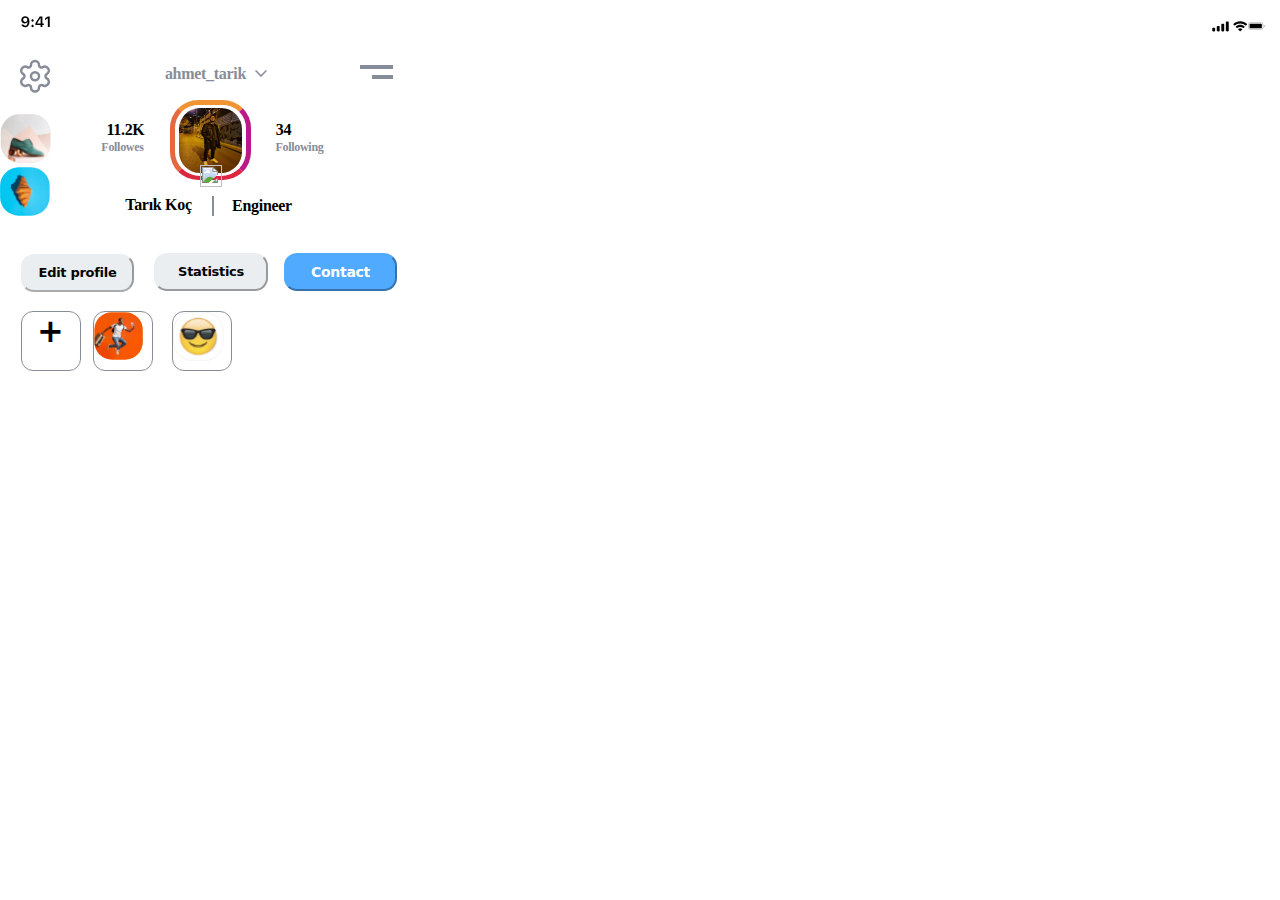
==== profile.html @ 94782dd9 "first commit" ====
<!DOCTYPE html>
<html lang="en">
<head>
    <meta charset="UTF-8">
    <meta http-equiv="X-UA-Compatible" content="IE=edge">
    <meta name="viewport" content="width=device-width, initial-scale=1.0">
    <link rel="icon" href="insta.jpg">
    <link rel="stylesheet" href="style.css">
    <title>Instagram</title>
</head>
<body style="background-color: white;">
    <div id="phone">
        <div id="time">
            <img src="Time.svg" alt="">
        </div>
        <div id="icon">
            <img id="wifi_img" src="Battery.svg" alt="" height="10.67" width="17">
            <img id="wifi_img" src="Wifi.svg" alt="" height="11" width="15.33">
            <img id="wifi_img" src="mobilveri.svg" alt="" height="11.33" width="24.33">
        </div>
</div>
<div id="logo_area">
    <div id="settings">
        <img id="stng_img" src="Setting.svg" alt="" height="35" width="30"> 
    </div>
    <div id="instagram">
        <span class="profile_user">ahmet_tarik</span>
        <img id="profile_info" src="profile_info.svg" alt="" width="12" height="6">
    </div>
    <div id="profile_line">
        <img class="line1" src="Line 3.svg" alt="" >
        <img class="line2" src="Line 4.svg" alt="" width="17" height="100">
    </div>
</div>
    <span class="followers_sayi">11.2K</span>
    <span class="followers">Followes</span>
    <span class="following_sayi">34</span>
    <span class="following">Following</span>
<div class="profile_pp">
    <img class="prf_pp" src="tarik.jpg" alt="">
</div>
    <img class="plus_img" src="plus.svg" alt="">
    <span class="profile_name">Tarık Koç</span>
    <span class="profile_job">Engineer</span>
    <img class="hr" src="hr.svg" alt="">
<button class="edit_prf">
    Edit profile
</button>
<button class="statistics">
    Statistics
</button>
<button class="contact">
    Contact
</button>
    <div class="prf_plus">
        <span><strong>+</strong></span>
    </div>
    <div class="prf_pp0">
        <img src="Rectangle 12.svg" alt="" width="49" height="48">
    </div>
    <div class="prf_pp1">
        <img src="Rectangle 14.svg" alt="">
    </div>
    <div class="prf_pp2">
        <img src="Rectangle 16.svg" alt="">
    </div>
    <div class="prf_pp3">
        <img src="Rectangle 18.svg" alt="">
    </div>
    
    
    
</body>
</html>
---- style.css ----
body{
    margin: 0;
    background-color: #E5E5E9;;
}
#phone{
    width: 100%;
    height: 49px;
}   

#time{
    font-size: 16px;
    width: 45%;
    height: 25px;
    float: left;
    padding-left: 21px;
    padding-top: 14px;
}

#icon{
    float: right;
    width: 45%;
    padding-top: 20.67px;
    padding-bottom: 17.67px;
    padding-right: 15px;

}

#wifi_img{
    float: right;
    float: top;
    margin-top: 0px;
}

#logo_area{
    width: 100%;
    height: 65px;
}

#settings{
    /* margin-left: 5px; */
    width: 10%;
    float: left;
    margin-left: 20px;
    margin-top: 10px;
}
   
#message{
    /* float: right;
    margin-right: 5px; */
    width: 10%;
    float: left;
    margin-top: 7px;
    float: right;
}

#instagram{
    /* padding-left: 140px; */
    width: 50%;
    float: left;
    margin-top: 0px;
    margin-left: 75px;
}

#msg_img{
    float: right;
    margin-right: 20px;
}

#stng_img{
    
    /* margin-left: 5px; */
}

#post_area{
    width: 353px;
    height: 690px;
    background-color: #FFFFFF;
    margin-left: 25px;
    border-radius: 33px;
}

#post_area2{
    width: 353px;
    height: 650px;
    background-color: #FFFFFF;
    margin-left: 25px;
    border-radius: 33px;
}

#post_area3{
    width: 100%;
    height: 630px;
}

#post_area4{
    width: 100%;
    height: 630px;
}

#post_area5{
    width: 100%;
    height: 630px;
}

#post1{
    width: 120%;
    margin-left: 20px;
    margin-right: 20px;
    margin-top: 15px;
}

#pp{
    border-radius: 50%;
    margin-top: 12px;
    /* float: left; */
}

#post1{
    width: 100%;
    height: 55px;
}

#post_pp{
    float: left;
    width: 35px;
    margin-left: 14px;
}

#user_info{
    float: left;
    margin-top: 12px;
    margin-left: 30px;
    width: 110px;
}
#user_name{
    font-family: system-ui, -apple-system, BlinkMacSystemFont, 'Segoe UI', Roboto, Oxygen, Ubuntu, Cantarell, 'Open Sans', 'Helvetica Neue', sans-serif;
    font-size: 16px;
    color: rgb(var(--ig-secondary-button));;
}

#location{
    font-family: system-ui, -apple-system, BlinkMacSystemFont, 'Segoe UI', Roboto, Oxygen, Ubuntu, Cantarell, 'Open Sans', 'Helvetica Neue', sans-serif;
    font-size: 14px;
    color: rgb(var(--ig-primary-text));
}

#info{
    width: 33px;
    float: left;
    margin-left: 82px;
    margin-right: 30px;
    margin-top: 15px;
}

#ucnokta{
    margin-right: 15px;
}

/* #story_area{
    width: 200%;
    height: 100px;
    float: left;
}

#mystory{
    float: left;
    width: 100px;
    height: 75px;
    margin-left: 20px;
}

#arti{
    border: 22px salmon;
    margin-left: 15px;
    border-radius: 50%;
    border-color: blue;
}

#myself{
    position: absolute;
    margin-right: 10px;
    font-family: system-ui, -apple-system, BlinkMacSystemFont, 'Segoe UI', Roboto, Oxygen, Ubuntu, Cantarell, 'Open Sans', 'Helvetica Neue', sans-serif;
    
} */
*.story-container{
    margin: 0;
    padding: 0;
    box-sizing: border-box
}
.story-container{
    font-family: system-ui, -apple-system, BlinkMacSystemFont, 'Segoe UI', Roboto, Oxygen, Ubuntu, Cantarell, 'Open Sans', 'Helvetica Neue', sans-serif;
    background: #ebebe4;
    height: 140px;
}
img{
    pointer-events: none
}

.story-container ul{
    list-style-type: none;
    user-select: none;
    display: flex;
    overflow-y: auto;
    padding: 20px 0  
} 

.story-container ul li{
    padding: 0 10px;
    display: flex;
    flex-direction: column;
    align-items: center;
    justify-content: center
}

.story-container ul li:first-child{
    padding-left: 30px
}

.story-container ul li:last-child{
    padding-right: 30px
}

.story-container ul li .story{
    width: 71px;
    height: 70px;
    border: 4px solid;
    border-top-color:#f09433;
    border-left-color:#e6683c ;
    border-bottom-color: #dc2743;
    border-right-color: #bc1888;
    border-radius: 28px;
    position: relative;

}

.story-container ul li.has-story .story{
    padding: 2px;
    background: linear-gradient(45deg, #f09433 0%, #e6683c 25%, #dc2743 50%, #cc2366 75%, #bc1888 100%);
}

.story-container ul li .story img{
    /* padding: 4px; */
    background-color: 0;   
    
    border: 3.5px solid white;
    position: relative;
    border-radius: 24px;
    width: 63px;
    height: 65px;

    
}

.story-container ul li span{
    color: white
    font-weight: 300;
    font-size: 15px;
    max-width: 85px;
    overflow: hidden;
    text-overflow: ellipsis;
    margin-top: 15px;
}
#polat{
    margin-left: 8px;
    font-size: 15px;
}
#cakir{
    margin-left: 5px;
    font-size: 15px;
}
#memati{
    margin-left: 9px;
    font-size: 15px;
}
#abdulhey{
    margin-left: 8px;
    font-size: 15px;
}
#halo{
    margin-left: 11px;
    font-size: 15px;
}
#ziya{
    margin-left: 8px;
    font-size: 15px;
}
#nevzat{
    margin-left: 8px;
    font-size: 15px;
}
::-webkit-scrollbar {
    background-color: transparent;
}
/* #post{
    width: 82%;
    height: 400;
    
} */

#tarik{
    margin-top: 3px;
    width: 87%;
    margin-left: 28px;
    border-radius: 18px;
    outline: none;
}

#like_area{
    width: 353px;
    height: 50px;
    margin-top: 8px;
}

#likeimg{
    width: 30px;
    height: 40px;
    float: left;
    margin-left: 33px;
}

#likesayi{
    width: 30px;
    margin-top: 2px;
    float: left;
    width: 35px;
    height: 40px;
    font-family: system-ui, -apple-system, BlinkMacSystemFont, 'Segoe UI', Roboto, Oxygen, Ubuntu, Cantarell, 'Open Sans', 'Helvetica Neue', sans-serif;
    font-size: 17px;
}

#commentimg{
    width: 30px;
    height: 40px;
    float: left;
    margin-left: 27px;
}
#like{
    height: 100%;
    width: 98px;
    float: left;
}

#comment{
    height: 100%;
    width: 98px;
    float: left;
}

#share{
    height: 100%;
    width: 40px;
    float: left;
}



#save{
    height: 100%;
    width: 40px;
    float: left;
    margin-top: 6px;
    margin-left: 77px;
}

#commentsayi{
    width: 30px;
    margin-top: 2px;
    margin-left: 5px;
    float: left;
    width: 35px;
    height: 40px;
    font-family: system-ui, -apple-system, BlinkMacSystemFont, 'Segoe UI', Roboto, Oxygen, Ubuntu, Cantarell, 'Open Sans', 'Helvetica Neue', sans-serif;
    font-size: 17px;
}


#shareimg{
    width: 30px;
    height: 40px;
    float: left;
    margin-left: 20px;
}

#saveimg{
    width: 30px;
    height: 40px;
    float: left;
    margin-left: 33px;
    float: right;
    margin-right: 31px;
}



.liked ul{
    list-style-type: none;
    margin-top: 5px;
    display: flex;
    padding: 0;
} 

.liked ul li{
    padding: 0px;
    display: flex;
    flex-direction: column;
    align-items: center;
    justify-content: center
}


#personimg{
    box-sizing: border-box;
    position: absolute;
    width: 27px;
    height: 27px;
    background: url(image);
    border: 2px solid #FFFFFF;
    border-radius: 50%;
}

#personimg2{
    margin-left: 18px; 
    box-sizing: border-box;
    position: absolute;
    width: 27px;
    height: 27px;
    background: url(image);
    border: 2px solid #FFFFFF;
    border-radius: 50%;
}

#personimg3{
    margin-left: 37px; 
    box-sizing: border-box;
    position: absolute;
    width: 27px;
    height: 27px;
    background: url(image);
    border: 2px solid #FFFFFF;
    border-radius: 50%;
}

.liked ul li:first-child{
    margin-left: 33px
}

.begen{
    width: 353px;
    height: 50px;
}

.liked{
width: 30%;
height: 40px;
float: left;
}

.kisi{
    width: 38%;
    height: 40px;
    float: left;
    padding-top: 8px;
    padding-left: 0px;    
}
.begendi{
    font-family: system-ui, -apple-system, BlinkMacSystemFont, 'Segoe UI', Roboto, Oxygen, Ubuntu, Cantarell, 'Open Sans', 'Helvetica Neue', sans-serif;
}
.more{
    width: 19%;
    height: 40px;
    float: left;
    margin-top: 6px;
    margin-left: 40px;
    
}
.buttonmore{
    font-size: 12px;
    width: 43px;
    height: 25px;
    left: 299px;
    top: 635px;
    outline-style: none;
    outline-color: #e5e8e8;
    background: #e5e8e8;
    border-radius: 16.5px;
}
.yorumlar{
    width: 100%;
    height: 50px;
}

.yorum{
    font-family: system-ui, -apple-system, BlinkMacSystemFont, 'Segoe UI', Roboto, Oxygen, Ubuntu, Cantarell, 'Open Sans', 'Helvetica Neue', sans-serif;
    margin-left: 27px;
}

.footer{
    width: 100%;
    height: 96px;
    background: #FFFFFF;
    border-radius: 40px 40px 0px 0px;
    position: fixed;
    left: 0;
    bottom: 0;
}


.home{
    float: left;
    margin-left: 37px;
    margin-top: 25px;
}

.search{
    float: left;
    margin-left: 49.77px;
    margin-top: 25px;
}

.add{
    float: left;
    margin-left: 49.54px;
    margin-top: 25px;
}

.hearth{
    float: left;
    margin-left: 49.88px;
    margin-top: 18px;
}

.profile{
    float: left;
    margin-left: 50px;
    margin-top: 25px;
}

ul.options{
    width: 100%;
    height: 100%;
   
}

ul.options li{
    display: inline;
    cursor: pointer;
}

.line{
    margin-top: 25px;
    margin-left: 139px;
}

.end{
    /* width: 100%;
    height: 110px; */
    width: 100%;
    height: 96px;
    background: #FFFFFF;
    border-radius: 40px 40px 0px 0px;
}

 /* search.css */
#search_phone{
    position: absolute;
    width: 414px;
    height: 96px;
    left: 0px;
    top: 0px;
    background-color: white;
    border-radius: 0px 0px 38px 38px;
} 

#search_time{
    font-size: 16px;
    width: 45%;
    height: 25px;
    float: left;
    padding-left: 21px;
    padding-top: 14px;
}

#search_wifi_img{
    float: right;
    float: top;
    margin-top: 0px;
}

.search_btn{
    position: absolute;
    width: 338px;
    height: 42px;
    left: 17px;
    top: 42px;
    background: #EAEEF1;
    border-radius: 19px;
}

.scan_img{
    position: absolute;
    left: 368px;
    right: 5.25%;
    top: 53px;
    bottom: 91.87%;
}
.search_img{
    position: absolute;
    left: 77.29%;
    right: 18.6%;
    top: 53px;
    bottom: 92.03%;
}

.reels{
    position: absolute;
    width: 89px;
    height: 44px;
    left: 14px;
    top: 117px;
    background: white;
    border-radius: 21px;
}

.reels_img{
    position: absolute;
    margin: 11px 57px 12px 11px;
}

.reels_span{
    position: absolute;
    width: 37px;
    height: 15px;
    left: 39px;
    top: 14px;
    right: 13px;
    bottom: 15px;
    font-family: 'Mulish';
    font-style: normal;
    font-weight: 700;
    font-size: 13px;
    line-height: 16px;
    text-align: center;
    letter-spacing: -0.3px;
    color: #000000;
}

.igtv{
    position: absolute;
    width: 89px;
    height: 44px;
    left: 116px;
    top: 116px;
    background: #FFFFFF;
    border-radius: 21px;
}

.igtv_img{
    position: absolute;
    margin: 11px 53px 10px 13px;
}

.igtv_span{
    position: absolute;
    width: 37px;
    height: 15px;
    left: 37px;
    top: 15px;
    font-family: 'Mulish';
    font-style: normal;
    font-weight: 700;
    font-size: 13px;
    line-height: 16px;
    text-align: center;
    letter-spacing: -0.3px;
    color: #000000;
}

.store{
    position: absolute;
    width: 89px;
    height: 44px;
    left: 218px;
    top: 117px;
    background: #FFFFFF;
    border-radius: 21px;
}

.store_img{
    position: absolute;
    margin: 12px 54px 13.11px 18px;
}

.store_span{
    position: absolute;
    width: 47px;
    height: 15px;
    left: 36px;
    top: 13px;
    
    font-family: 'Mulish';
    font-style: normal;
    font-weight: 700;
    font-size: 13px;
    line-height: 16px;
    text-align: center;
    letter-spacing: -0.3px;
    
    color: #000000;
}

.game{
    position: absolute;
    width: 89px;
    height: 44px;
    left: 320px;
    top: 116px;
    
    background: #FFFFFF;
    border-radius: 21px;
}

.game_img{
    position: absolute;
    margin: 13px 56px 12px 14px;
}

.game_span{
    position: absolute;
    width: 47px;
    height: 15px;
    left: 35px;
    top: 15px;
    
    font-family: 'Mulish';
    font-style: normal;
    font-weight: 700;
    font-size: 12px;
    line-height: 15px;    
    text-align: center;
    letter-spacing: -0.3px;
    color: #000000;
}

.photo1{
    position: absolute;
    width: 186px;
    height: 149px;
    left: 19px;
    top: 182px;
    background: url(image.png);
    border-radius: 19px 0px 0px 19px;
}

.photo2{
    position: absolute;
    width: 183px;
    height: 319px;
    left: 217px;
    top: 182px;
    background: url(image.png);
    border-radius: 0px 19px 19px 0px;
}

.photo3{
    position: absolute;
    width: 186px;
    height: 158px;
    left: 19px;
    top: 343px;
    background: url(image.png);
    border-radius: 19px 0px 0px 19px;
}

.photo4{
    position: absolute;
    width: 186px;
    height: 149px;
    left: 19px;
    top: 513px;
    background: url(image.png);
    border-radius: 19px 0px 0px 19px;
}

.photo5{
    position: absolute;
    width: 183px;
    height: 149px;
    left: 217px;
    top: 513px;
    background: url(image.png);
    border-radius: 19px 0px 0px 19px;
    transform: matrix(-1, 0, 0, 1, 0, 0);
}

.photo6{
    position: absolute;
    width: 186px;
    height: 158px;
    left: 19px;
    top: 674px;
    background: url(image.png);
    border-radius: 19px 0px 0px 19px;
}

.photo7{
    position: absolute;
    width: 183px;
    height: 158px;
    left: 217px;
    top: 674px;
    background: url(image.png);
    border-radius: 19px 0px 0px 19px;
    transform: matrix(-1, 0, 0, 1, 0, 0);
}

.photox{
    position: absolute;
    width: 183px;
    height: 158px;
    left: 217px;
    top: 845px;
    background: url(image.png);
    border-radius: 19px 0px 0px 19px;
    transform: matrix(-1, 0, 0, 1, 0, 0);
}

.photo9{
    position: absolute;
    width: 183px;
    height: 319px;
    left: 19px;
    top: 845px;
    background: url(image.png);
    border-radius: 19px 0px 0px 19px;
}

.photo10{
    position: absolute;
    width: 183px;
    height: 158px;
    left: 217px;
    top: 1016px;
    background: url(image.png);
    border-radius: 19px 0px 0px 19px;
    transform: matrix(-1, 0, 0, 1, 0, 0);    
}

.searcha{
    float: left;
    margin-left: 25px;
    margin-top: 12.5px;
}

.homea{
    float: left;
    margin-left: 20px;
    margin-top: 12.5px;
}

.profile_user{
    position: absolute;
    width: 119px;
    height: 15px;
    left: 146px;
    top: 65px;
    font-family: 'Mulish';
    font-style: normal;
    font-weight: 700;
    font-size: 16px;
    line-height: 18px;
    text-align: center;
    letter-spacing: -0.3px;
    color: #878D98;
}

#profile_info{
    position: absolute;
    width: 12px;
    height: 7px;
    left: 255px;
    top: 70px;
}

.line1{
    position: absolute;
    width: 29px;
    height: 0px;
    left: 360px;
    top: 65px;
    border: 2.5px solid #878D98;
    transform: rotate(-180deg);
}

.line2{
    position: absolute;
    width: 17px;
    height: 0px;
    left: 372px;
    top: 75px;
    
    border: 2.5px solid #878D98;
    transform: rotate(-180deg);
}
.profile_pp{
    width: 71px;
    height: 70px;
    border: 5px solid;
    border-top-color:#f09433;
    border-left-color:#e6683c ;
    border-bottom-color: #dc2743;
    border-right-color: #bc1888;
    border-radius: 28px;
    /* padding: 1px; */
    position: absolute;
    left: 170px;
    top: 100px;
}
.prf_pp{
    background-color: 0;   /*ayarlanabilir */
    border: 3px solid white;
    position: relative;
    border-radius: 24px;
    margin-left: 1px;
    width: 63px;
    height: 65px;
}

.followers_sayi{
    position: absolute;
    width: 47px;
    height: 15px;
    left: 102px;
    top: 120px;
    font-family: 'Mulish';
    font-style: normal;
    font-weight: 700;
    font-size: 16px;
    line-height: 20px;
    text-align: center;
    letter-spacing: -0.3px;
    color: #000000;
}

.following_sayi{
    position: absolute;
    width: 47px;
    height: 15px;
    left: 260px;
    top: 120px;
    font-family: 'Mulish';
    font-style: normal;
    font-weight: 700;
    font-size: 16px;
    line-height: 20px;
    text-align: center;
    letter-spacing: -0.3px;
    color: #000000;
}

.followers{
    position: absolute;
    width: 119px;
    height: 15px;
    left: 63px;
    top: 140px;
    font-family: 'Mulish';
    font-style: normal;
    font-weight: 700;
    font-size: 12px;
    line-height: 15px;
    /* identical to box height */
    text-align: center;
    letter-spacing: -0.3px;
    color: #878D98;    
}

.following{
    position: absolute;
    width: 119px;
    height: 15px;
    left: 240px;
    top: 140px;
    
    font-family: 'Mulish';
    font-style: normal;
    font-weight: 700;
    font-size: 12px;
    line-height: 15px;
    /* identical to box height */
    
    text-align: center;
    letter-spacing: -0.3px;
    
    color: #878D98;
}

.plus_img{
    position: absolute;
width: 22px;
height: 22px;
left: 200px;
top: 165px;
}

.profile_name{
    position: absolute;
    width: 79px;
    height: 15px;
    left: 119px;
    top: 195px;
    font-family: 'Mulish';
    font-style: normal;
    font-weight: 700;
    font-size: 16px;
    line-height: 20px;
    text-align: center;
    letter-spacing: -0.3px;
    
    color: #000000;
}

.profile_job{
    position: absolute;
    width: 86px;
    height: 15px;
    left: 219px;
    top: 196px;
    font-family: 'Mulish';
    font-style: normal;
    font-weight: 700;
    font-size: 16px;
    line-height: 20px;
    text-align: center;
    letter-spacing: -0.3px;
    color: #000000;
}

.hr{
    position: absolute;
    width: 18px;
    height: 0px;
    left: 203px;
    top: 205px;
    background-color: #878D98;
    border: 1px solid #878D98;
    transform: rotate(90deg);
}

.edit_prf{
    position: absolute;
    width: 113px;
    height: 38px;
    left: 21px;
    top: 254px;
    border-color: #EAEEF1;
    border-bottom-color: #FFFFFF;
    background: #EAEEF1;
    border-radius: 13px;

    font-family: system-ui, -apple-system, BlinkMacSystemFont, 'Segoe UI', Roboto, Oxygen, Ubuntu, Cantarell, 'Open Sans', 'Helvetica Neue', sans-serif;
font-style: normal;
font-weight: 800;
font-size: 13px;
line-height: 18px;
text-align: center;
letter-spacing: -0.3px;

color: #040303;
}

.statistics{
    position: absolute;
    width: 114px;
    height: 38px;
    left: 154px;
    top: 253px;
    border-color: #EAEEF1;
    background: #EAEEF1;
    border-radius: 13px;
    font-family: system-ui, -apple-system, BlinkMacSystemFont, 'Segoe UI', Roboto, Oxygen, Ubuntu, Cantarell, 'Open Sans', 'Helvetica Neue', sans-serif;
    font-style: normal;
    font-weight: 800;
    font-size: 13px;
    line-height: 18px;
    text-align: center;
    letter-spacing: -0.3px;
    color: #040303;
}

.contact{
    position: absolute;
    width: 113px;
    height: 38px;
    left: 284px;
    top: 253px;
    border-color: #50AAFF;
    background: #50AAFF;
    border-radius: 13px;
    font-family: system-ui, -apple-system, BlinkMacSystemFont, 'Segoe UI', Roboto, Oxygen, Ubuntu, Cantarell, 'Open Sans', 'Helvetica Neue', sans-serif;
    font-style: normal;
    font-weight: 800;
    font-size: 14px;
    line-height: 18px;
    text-align: center;
    letter-spacing: -0.3px;
    color: #FFFFFF;
}

.prf_plus{
    box-sizing: border-box;

    position: absolute;
    width: 60px;
    height: 60px;
    left: 21px;
    top: 311.19px;
    border-radius: 12px;
    background: url(image.png);
    border: 0.1px solid #878D98;
}

.prf_plus span{
    margin-left: 15px;
    font-family: system-ui, -apple-system, BlinkMacSystemFont, 'Segoe UI', Roboto, Oxygen, Ubuntu, Cantarell, 'Open Sans', 'Helvetica Neue', sans-serif;
    font-size: 32px;
}

.prf_pp0{
    box-sizing: border-box;

    position: absolute;
    width: 60px;
    height: 60px;
    left: 93.14px;
    top: 311.19px;
    border-radius: 12px;
    background: url(image.png);
    border: 0.1px solid #878D98;
}

.prf_pp1{
    box-sizing: border-box;

    position: absolute;
    width: 60px;
    height: 60px;
    left: 171.56px;
    top: 311.19px;
    border-radius: 12px;
    background: url(image.png);
    border: 0.1px solid #878D98;
}
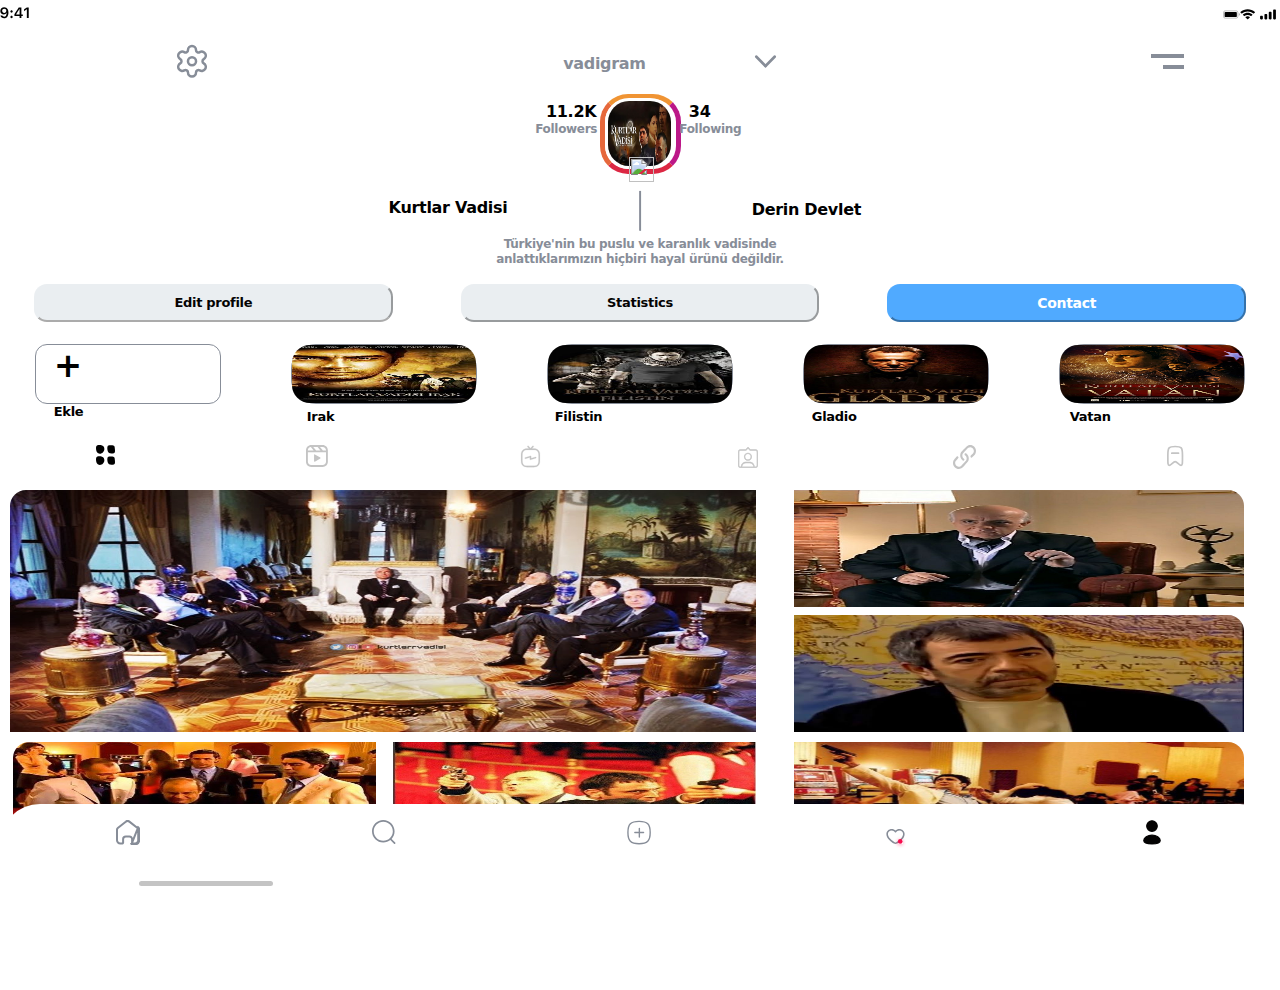
==== commit 7d49df97: "second commit" ====
--- a/profile.html
+++ b/profile.html
@@ -20,11 +20,11 @@
         </div>
 </div>
 <div id="logo_area">
-    <div id="settings">
+    <div id="settingsprfl">
         <img id="stng_img" src="Setting.svg" alt="" height="35" width="30"> 
     </div>
-    <div id="instagram">
-        <span class="profile_user">ahmet_tarik</span>
+    <div id="vadigramprfl">
+        <span class="profile_user">vadigram</span>
         <img id="profile_info" src="profile_info.svg" alt="" width="12" height="6">
     </div>
     <div id="profile_line">
@@ -32,43 +32,116 @@
         <img class="line2" src="Line 4.svg" alt="" width="17" height="100">
     </div>
 </div>
-    <span class="followers_sayi">11.2K</span>
-    <span class="followers">Followes</span>
-    <span class="following_sayi">34</span>
-    <span class="following">Following</span>
-<div class="profile_pp">
-    <img class="prf_pp" src="tarik.jpg" alt="">
+<div class="profile_alan">
+    <div class="takipci">
+        <span class="followers_sayi">11.2K</span>
+        <span class="followers">Followers</span>
+    </div>
+    <div class="profile_pp">
+        <img class="prf_pp" src="vadi.jpg" alt="">
+        <img class="plus_img" src="plus.svg" alt="">
+    </div>
+    <div class="takipedilen">
+        <span class="following_sayi">34</span>
+        <span class="following">Following</span>
+    </div>
+
 </div>
-    <img class="plus_img" src="plus.svg" alt="">
-    <span class="profile_name">Tarık Koç</span>
-    <span class="profile_job">Engineer</span>
-    <img class="hr" src="hr.svg" alt="">
-<button class="edit_prf">
-    Edit profile
-</button>
-<button class="statistics">
-    Statistics
-</button>
-<button class="contact">
-    Contact
-</button>
+<div class="yaziprofil_alan">
+        <span class="profile_name">Kurtlar Vadisi</span>
+        <img class="hr" src="hr.svg" alt=""> 
+        <span class="profile_job">Derin Devlet</span>
+        <span class="profile_vadi">Türkiye'nin bu puslu ve karanlık vadisinde anlattıklarımızın hiçbiri hayal ürünü değildir.</span>
+</div>
+<div class="profilbtn">
+    <button class="edit_prf">
+        Edit profile
+    </button>
+    <button class="statistics">
+        Statistics
+    </button>
+    <button class="contact">
+        Contact
+    </button>
+</div>
+<div class="profilstory">
     <div class="prf_plus">
-        <span><strong>+</strong></span>
+        <span style="font-size: 34px;"><strong>+</strong></span> <br>
+        <span class="hikaye">Ekle</span>
     </div>
+
     <div class="prf_pp0">
-        <img src="Rectangle 12.svg" alt="" width="49" height="48">
+        <img class="img_prf" src="irak.jpeg" alt="" width="49" height="48">
+        <span class="irak">Irak</span>
     </div>
     <div class="prf_pp1">
-        <img src="Rectangle 14.svg" alt="">
+        <img class="img_prf" src="filistin.jpeg" alt="">
+        <span class="filistin">Filistin</span>
     </div>
     <div class="prf_pp2">
-        <img src="Rectangle 16.svg" alt="">
+        <img class="img_prf" src="gladio.jpg" alt="">
+        <span class="gladio">Gladio</span>
     </div>
     <div class="prf_pp3">
-        <img src="Rectangle 18.svg" alt="">
+        <img class="img_prf" src="vatan.jpg" alt="">
+        <span class="vatan">Vatan</span>
     </div>
-    
-    
-    
+
+</div>        
+<div id="profile_icons">
+    <ul class="iconprf">
+        <li>
+            <img src="icon1.svg" alt="" width="19" height="20">
+        </li>
+        <li>
+            <img src="icon2.svg" alt="" width="21.88" height="21.88">
+        </li>
+            <img src="icon3.svg" alt="" width="23" height="23">
+        <li>
+            <img src="icon4.svg" alt="" width="29" height="25">
+        </li>
+            <img src="icon5.svg" alt="" width="23" height="24">
+        <li>
+            <img src="icon6.svg" alt="" width="17.2" height="21.88">
+        </li>
+    </ul>
+</div>
+<div class="profilepost">
+    <img class="konsey" src="konsey.jpeg" alt="">
+    <img class="dogu" src="doguesrefoglu.jpg" alt="">
+    <img class="aslan" src="aslanakbey.jpg" alt="">
+    <img class="kumar" src="kumarhane.jpg" alt="">
+    <img class="cakirmemati" src="photo1.jpg" alt="">
+    <img class="polatkumar" src="polatkumar.jpg" alt="">
+</div>
+
+<div class="footer">
+    <ul class="options">
+        <li onclick="home()">
+            <img src="Home2.svg" alt="" width="24" height="25">
+        </li>
+        <li onclick="search()">
+            <img src="Search.svg" alt="" width="24" height="25">
+        </li>
+        <li>
+            <img src="add.svg" alt="" width="24" height="25">
+
+        </li>
+        <li>              
+            <img src="Heartplus.svg" alt="" width="25" height="32">
+
+        </li>
+        <li onclick="profile()">
+            <img src="Profile1.svg" alt="" width="24" height="25">
+
+        </li>
+
+        <!-- <a class="homea" href="index.html"><img class="homea" src="Home2.svg" alt="" width="24" height="25"></a> -->
+    </ul>
+    <div class="line">
+        <img src="HomeIndicator.svg" alt="" width="134" height="5" style="color:black;">
+    </div>
+</div>
+<script src="kv.js"></script>
 </body>
 </html>--- a/style.css
+++ b/style.css
@@ -1,95 +1,90 @@
 body{
     margin: 0;
     background-color: #E5E5E9;;
+    width: 100%;
 }
 #phone{
     width: 100%;
-    height: 49px;
-}   
+    height: 29px;
+    display: flex;
+}
 
 #time{
     font-size: 16px;
     width: 45%;
     height: 25px;
-    float: left;
-    padding-left: 21px;
-    padding-top: 14px;
+    display: flex;
+    align-items: center;
+    /* float: left; */
+    /* padding-left: 21px;
+    padding-top: 14px; */
 }
 
 #icon{
-    float: right;
-    width: 45%;
-    padding-top: 20.67px;
+    /* float: right; */
+    width: 55%;
+    display: flex;
+    align-items: center;
+    justify-content: flex-end;
+    /* padding-top: 20.67px;
     padding-bottom: 17.67px;
-    padding-right: 15px;
+    padding-right: 15px; */
 
 }
 
 #wifi_img{
-    float: right;
-    float: top;
+
     margin-top: 0px;
 }
 
 #logo_area{
     width: 100%;
     height: 65px;
+    display: flex;
 }
 
 #settings{
     /* margin-left: 5px; */
-    width: 10%;
-    float: left;
+    width: 30%;
+    display: flex;
+    align-items: center;
+    justify-content: center;
+}
+
+#message{
+    width: 25%;
+    display: flex;
+    align-items: center;
+    justify-content: center;
+
+}
+
+#instagram{
+    display: flex;
+    align-items: center;
+    justify-content: center;
+    width: 75%;
+}
+
+#post_area{
+    width: 90%;
     margin-left: 20px;
-    margin-top: 10px;
-}
-   
-#message{
-    /* float: right;
-    margin-right: 5px; */
-    width: 10%;
-    float: left;
-    margin-top: 7px;
-    float: right;
-}
-
-#instagram{
-    /* padding-left: 140px; */
-    width: 50%;
-    float: left;
-    margin-top: 0px;
-    margin-left: 75px;
-}
-
-#msg_img{
-    float: right;
-    margin-right: 20px;
-}
-
-#stng_img{
-    
-    /* margin-left: 5px; */
-}
-
-#post_area{
-    width: 353px;
     height: 690px;
     background-color: #FFFFFF;
-    margin-left: 25px;
     border-radius: 33px;
 }
 
 #post_area2{
-    width: 353px;
-    height: 650px;
+    width: 90%;
+    margin-left: 20px;
+    height: 690px;
     background-color: #FFFFFF;
-    margin-left: 25px;
     border-radius: 33px;
 }
 
 #post_area3{
     width: 100%;
-    height: 630px;
+    height: 105px;
 }
 
 #post_area4{
@@ -117,20 +112,21 @@
 
 #post1{
     width: 100%;
+    height: 70px;
+    display: flex;
+}
+
+#post_pp{
+    width: %30;
+    display: flex;
+    justify-content: center;
+}
+
+#user_info{
+    padding-top: 15px;
+    width: 40%;
     height: 55px;
-}
-
-#post_pp{
-    float: left;
-    width: 35px;
-    margin-left: 14px;
-}
-
-#user_info{
-    float: left;
-    margin-top: 12px;
-    margin-left: 30px;
-    width: 110px;
+    margin-left: 15px;
 }
 #user_name{
     font-family: system-ui, -apple-system, BlinkMacSystemFont, 'Segoe UI', Roboto, Oxygen, Ubuntu, Cantarell, 'Open Sans', 'Helvetica Neue', sans-serif;
@@ -145,43 +141,16 @@
 }
 
 #info{
-    width: 33px;
-    float: left;
-    margin-left: 82px;
-    margin-right: 30px;
-    margin-top: 15px;
+    width: 30%;
+    display: flex;
+    align-items: center;
+    justify-content: flex-end;
 }
 
 #ucnokta{
-    margin-right: 15px;
-}
-
-/* #story_area{
-    width: 200%;
-    height: 100px;
-    float: left;
-}
-
-#mystory{
-    float: left;
-    width: 100px;
-    height: 75px;
-    margin-left: 20px;
-}
-
-#arti{
-    border: 22px salmon;
-    margin-left: 15px;
-    border-radius: 50%;
-    border-color: blue;
-}
-
-#myself{
-    position: absolute;
-    margin-right: 10px;
-    font-family: system-ui, -apple-system, BlinkMacSystemFont, 'Segoe UI', Roboto, Oxygen, Ubuntu, Cantarell, 'Open Sans', 'Helvetica Neue', sans-serif;
-    
-} */
+
+}
+
 *.story-container{
     margin: 0;
     padding: 0;
@@ -190,35 +159,32 @@
 .story-container{
     font-family: system-ui, -apple-system, BlinkMacSystemFont, 'Segoe UI', Roboto, Oxygen, Ubuntu, Cantarell, 'Open Sans', 'Helvetica Neue', sans-serif;
     background: #ebebe4;
+    width: 100%;
     height: 140px;
+    overflow: auto;
 }
 img{
     pointer-events: none
 }
 
 .story-container ul{
-    list-style-type: none;
-    user-select: none;
-    display: flex;
-    overflow-y: auto;
-    padding: 20px 0  
-} 
+    width: 100%;
+    margin: 0;
+    /* list-style-type: none;
+    user-select: none; */
+    display: flex;
+    align-items: flex-start;
+    justify-content: flex-start;
+}
 
 .story-container ul li{
-    padding: 0 10px;
     display: flex;
     flex-direction: column;
     align-items: center;
-    justify-content: center
-}
-
-.story-container ul li:first-child{
-    padding-left: 30px
-}
-
-.story-container ul li:last-child{
-    padding-right: 30px
-}
+    justify-content: space-around;
+    padding: 2px;
+}
+
 
 .story-container ul li .story{
     width: 71px;
@@ -240,15 +206,12 @@
 
 .story-container ul li .story img{
     /* padding: 4px; */
-    background-color: 0;   
-    
+    background-color: 0;
     border: 3.5px solid white;
     position: relative;
     border-radius: 24px;
     width: 63px;
     height: 65px;
-
-    
 }
 
 .story-container ul li span{
@@ -258,7 +221,7 @@
     max-width: 85px;
     overflow: hidden;
     text-overflow: ellipsis;
-    margin-top: 15px;
+        margin-top: 15px;
 }
 #polat{
     margin-left: 8px;
@@ -294,7 +257,7 @@
 /* #post{
     width: 82%;
     height: 400;
-    
+
 } */
 
 #tarik{
@@ -391,13 +354,12 @@
 }
 
 
-
 .liked ul{
     list-style-type: none;
     margin-top: 5px;
     display: flex;
     padding: 0;
-} 
+}
 
 .liked ul li{
     padding: 0px;
@@ -419,7 +381,7 @@
 }
 
 #personimg2{
-    margin-left: 18px; 
+    margin-left: 18px;
     box-sizing: border-box;
     position: absolute;
     width: 27px;
@@ -430,7 +392,7 @@
 }
 
 #personimg3{
-    margin-left: 37px; 
+    margin-left: 37px;
     box-sizing: border-box;
     position: absolute;
     width: 27px;
@@ -446,7 +408,7 @@
 
 .begen{
     width: 353px;
-    height: 50px;
+    height: 65px;
 }
 
 .liked{
@@ -460,7 +422,7 @@
     height: 40px;
     float: left;
     padding-top: 8px;
-    padding-left: 0px;    
+    padding-left: 0px;
 }
 .begendi{
     font-family: system-ui, -apple-system, BlinkMacSystemFont, 'Segoe UI', Roboto, Oxygen, Ubuntu, Cantarell, 'Open Sans', 'Helvetica Neue', sans-serif;
@@ -471,18 +433,21 @@
     float: left;
     margin-top: 6px;
     margin-left: 40px;
-    
+
 }
 .buttonmore{
-    font-size: 12px;
-    width: 43px;
-    height: 25px;
-    left: 299px;
+    font-size: 14px;
+    width: 70%;
     top: 635px;
     outline-style: none;
     outline-color: #e5e8e8;
     background: #e5e8e8;
     border-radius: 16.5px;
+    text-align: center;
+    border: none;
+    cursor: pointer;
+
+
 }
 .yorumlar{
     width: 100%;
@@ -506,39 +471,41 @@
 
 
 .home{
-    float: left;
+
     margin-left: 37px;
     margin-top: 25px;
 }
 
 .search{
-    float: left;
+
     margin-left: 49.77px;
     margin-top: 25px;
 }
 
 .add{
-    float: left;
+
     margin-left: 49.54px;
     margin-top: 25px;
 }
 
 .hearth{
-    float: left;
+
     margin-left: 49.88px;
     margin-top: 18px;
 }
 
 .profile{
-    float: left;
+
     margin-left: 50px;
     margin-top: 25px;
 }
 
 ul.options{
     width: 100%;
-    height: 100%;
-   
+    height: calc(100%-5px);
+    display: flex;
+    justify-content: space-around;
+    padding: 0;
 }
 
 ul.options li{
@@ -547,7 +514,6 @@
 }
 
 .line{
-    margin-top: 25px;
     margin-left: 139px;
 }
 
@@ -562,22 +528,29 @@
 
  /* search.css */
 #search_phone{
-    position: absolute;
-    width: 414px;
+    display: flex;
+    width: 100%;
     height: 96px;
     left: 0px;
     top: 0px;
     background-color: white;
     border-radius: 0px 0px 38px 38px;
-} 
+}
 
 #search_time{
     font-size: 16px;
     width: 45%;
-    height: 25px;
-    float: left;
-    padding-left: 21px;
-    padding-top: 14px;
+    height: 30%;
+    display: flex;
+    align-items: center;
+}
+
+#search_icon{
+    width: 55%;
+    height: 30%;
+    display: flex;
+    align-items: center;
+    justify-content: flex-end;
 }
 
 #search_wifi_img{
@@ -586,11 +559,13 @@
     margin-top: 0px;
 }
 
+
+
 .search_btn{
     position: absolute;
-    width: 338px;
+    width: 80%;
     height: 42px;
-    left: 17px;
+    left: 5%;
     top: 42px;
     background: #EAEEF1;
     border-radius: 19px;
@@ -598,8 +573,7 @@
 
 .scan_img{
     position: absolute;
-    left: 368px;
-    right: 5.25%;
+    right: 6%;
     top: 53px;
     bottom: 91.87%;
 }
@@ -611,30 +585,37 @@
     bottom: 92.03%;
 }
 
+.search_tags{
+    margin-top: 15px;
+    width: 100%;
+    height: 50px;
+    display: flex;
+    justify-content: space-around;
+}
+
 .reels{
-    position: absolute;
-    width: 89px;
-    height: 44px;
-    left: 14px;
-    top: 117px;
+    display: flex;
+    width: 21%;
+    height: 90%;
     background: white;
     border-radius: 21px;
+    justify-content: center;
+    align-content: center;
+    flex-direction: row;
+    flex-wrap: wrap;
 }
 
 .reels_img{
-    position: absolute;
-    margin: 11px 57px 12px 11px;
+    display: flex;
 }
 
 .reels_span{
-    position: absolute;
-    width: 37px;
-    height: 15px;
-    left: 39px;
-    top: 14px;
-    right: 13px;
-    bottom: 15px;
-    font-family: 'Mulish';
+    width: 29%;
+    height: 33%;
+    display: flex;
+    margin-left: 5%;
+    margin-top: 1%;
+    font-family: system-ui, -apple-system, BlinkMacSystemFont, 'Segoe UI', Roboto, Oxygen, Ubuntu, Cantarell, 'Open Sans', 'Helvetica Neue', sans-serif;
     font-style: normal;
     font-weight: 700;
     font-size: 13px;
@@ -645,27 +626,27 @@
 }
 
 .igtv{
-    position: absolute;
-    width: 89px;
-    height: 44px;
-    left: 116px;
-    top: 116px;
-    background: #FFFFFF;
+    display: flex;
+    width: 21%;
+    height: 90%;
+    background: white;
     border-radius: 21px;
-}
-
+    justify-content: center;
+    align-content: center;
+    flex-direction: row;
+    flex-wrap: wrap;
+}
 .igtv_img{
-    position: absolute;
-    margin: 11px 53px 10px 13px;
+    display: flex;
 }
 
 .igtv_span{
-    position: absolute;
-    width: 37px;
-    height: 15px;
-    left: 37px;
-    top: 15px;
-    font-family: 'Mulish';
+    width: 29%;
+    height: 33%;
+    display: flex;
+    margin-left: 5%;
+    margin-top: 3%;
+    font-family: system-ui, -apple-system, BlinkMacSystemFont, 'Segoe UI', Roboto, Oxygen, Ubuntu, Cantarell, 'Open Sans', 'Helvetica Neue', sans-serif;
     font-style: normal;
     font-weight: 700;
     font-size: 13px;
@@ -673,79 +654,86 @@
     text-align: center;
     letter-spacing: -0.3px;
     color: #000000;
-}
+}   
+
 
 .store{
-    position: absolute;
-    width: 89px;
-    height: 44px;
-    left: 218px;
-    top: 117px;
-    background: #FFFFFF;
+    display: flex;
+    width: 20%;
+    height: 90%;
+    background: white;
     border-radius: 21px;
+    justify-content: center;
+    align-content: center;
+    flex-direction: row;
+    flex-wrap: wrap;
 }
 
 .store_img{
-    position: absolute;
-    margin: 12px 54px 13.11px 18px;
+    display: flex;
+
 }
 
 .store_span{
-    position: absolute;
-    width: 47px;
-    height: 15px;
-    left: 36px;
-    top: 13px;
-    
-    font-family: 'Mulish';
+    width: 29%;
+    height: 33%;
+    display: flex;
+    margin-left: 5%;
+    margin-top: 1%;
+    font-family: system-ui, -apple-system, BlinkMacSystemFont, 'Segoe UI', Roboto, Oxygen, Ubuntu, Cantarell, 'Open Sans', 'Helvetica Neue', sans-serif;
     font-style: normal;
     font-weight: 700;
     font-size: 13px;
     line-height: 16px;
     text-align: center;
     letter-spacing: -0.3px;
-    
     color: #000000;
 }
 
 .game{
-    position: absolute;
-    width: 89px;
-    height: 44px;
-    left: 320px;
-    top: 116px;
-    
-    background: #FFFFFF;
+    display: flex;
+    width: 22%;
+    height: 90%;
+    background: white;
     border-radius: 21px;
+    justify-content: center;
+    align-content: center;
+    flex-direction: row;
+    flex-wrap: wrap;
 }
 
 .game_img{
-    position: absolute;
-    margin: 13px 56px 12px 14px;
+    display: flex;
+
+
 }
 
 .game_span{
-    position: absolute;
-    width: 47px;
-    height: 15px;
-    left: 35px;
-    top: 15px;
-    
-    font-family: 'Mulish';
-    font-style: normal;
-    font-weight: 700;
-    font-size: 12px;
-    line-height: 15px;    
+    width: 29%;
+    height: 33%;
+    display: flex;
+    margin-left: 5%;
+    margin-top: 1%;
+    font-family: system-ui, -apple-system, BlinkMacSystemFont, 'Segoe UI', Roboto, Oxygen, Ubuntu, Cantarell, 'Open Sans', 'Helvetica Neue', sans-serif;
+    font-style: normal;
+    font-weight: 700;
+    font-size: 13px;
+    line-height: 16px;
     text-align: center;
     letter-spacing: -0.3px;
     color: #000000;
 }
 
+.searchphoto{
+    width: 100%;
+    height: 900px;
+}
+
 .photo1{
     position: absolute;
-    width: 186px;
+    width: 45.146%;
     height: 149px;
-    left: 19px;
+    left: 4.8%;
     top: 182px;
     background: url(image.png);
     border-radius: 19px 0px 0px 19px;
@@ -753,9 +741,9 @@
 
 .photo2{
     position: absolute;
-    width: 183px;
+    width: 44.420%;
     height: 319px;
-    left: 217px;
+    left: 52%;
     top: 182px;
     background: url(image.png);
     border-radius: 0px 19px 19px 0px;
@@ -763,9 +751,9 @@
 
 .photo3{
     position: absolute;
-    width: 186px;
+    width: 45.146%;
     height: 158px;
-    left: 19px;
+    left: 4.8%;
     top: 343px;
     background: url(image.png);
     border-radius: 19px 0px 0px 19px;
@@ -773,9 +761,9 @@
 
 .photo4{
     position: absolute;
-    width: 186px;
+    width: 45.146%;
     height: 149px;
-    left: 19px;
+    left: 4.8%;
     top: 513px;
     background: url(image.png);
     border-radius: 19px 0px 0px 19px;
@@ -783,9 +771,9 @@
 
 .photo5{
     position: absolute;
-    width: 183px;
+    width: 44.420%;
     height: 149px;
-    left: 217px;
+    left: 52%;
     top: 513px;
     background: url(image.png);
     border-radius: 19px 0px 0px 19px;
@@ -794,9 +782,9 @@
 
 .photo6{
     position: absolute;
-    width: 186px;
+    width: 45.146%;
     height: 158px;
-    left: 19px;
+    left: 4.8%;
     top: 674px;
     background: url(image.png);
     border-radius: 19px 0px 0px 19px;
@@ -804,9 +792,9 @@
 
 .photo7{
     position: absolute;
-    width: 183px;
+    width: 44.420%;
     height: 158px;
-    left: 217px;
+    left: 52%;
     top: 674px;
     background: url(image.png);
     border-radius: 19px 0px 0px 19px;
@@ -815,9 +803,9 @@
 
 .photox{
     position: absolute;
-    width: 183px;
+    width: 44.420%;
     height: 158px;
-    left: 217px;
+    left: 52%;
     top: 845px;
     background: url(image.png);
     border-radius: 19px 0px 0px 19px;
@@ -826,9 +814,9 @@
 
 .photo9{
     position: absolute;
-    width: 183px;
-    height: 319px;
-    left: 19px;
+    width: 44.420%;
+    height: 330px;
+    left: 4.8%;
     top: 845px;
     background: url(image.png);
     border-radius: 19px 0px 0px 19px;
@@ -836,13 +824,13 @@
 
 .photo10{
     position: absolute;
-    width: 183px;
+    width: 44.420%;
     height: 158px;
-    left: 217px;
+    left: 52%;
     top: 1016px;
     background: url(image.png);
     border-radius: 19px 0px 0px 19px;
-    transform: matrix(-1, 0, 0, 1, 0, 0);    
+    transform: matrix(-1, 0, 0, 1, 0, 0);
 }
 
 .searcha{
@@ -857,51 +845,16 @@
     margin-top: 12.5px;
 }
 
-.profile_user{
-    position: absolute;
-    width: 119px;
-    height: 15px;
-    left: 146px;
-    top: 65px;
-    font-family: 'Mulish';
-    font-style: normal;
-    font-weight: 700;
-    font-size: 16px;
-    line-height: 18px;
-    text-align: center;
-    letter-spacing: -0.3px;
-    color: #878D98;
-}
-
-#profile_info{
-    position: absolute;
-    width: 12px;
-    height: 7px;
-    left: 255px;
-    top: 70px;
-}
-
-.line1{
-    position: absolute;
-    width: 29px;
-    height: 0px;
-    left: 360px;
-    top: 65px;
-    border: 2.5px solid #878D98;
-    transform: rotate(-180deg);
-}
-
-.line2{
-    position: absolute;
-    width: 17px;
-    height: 0px;
-    left: 372px;
-    top: 75px;
-    
-    border: 2.5px solid #878D98;
-    transform: rotate(-180deg);
-}
+.profile_alan{
+    width: 100;
+    height: 90px;
+    display: flex;
+    align-content: flex-start;
+    justify-content: center;
+}
+
 .profile_pp{
+
     width: 71px;
     height: 70px;
     border: 5px solid;
@@ -910,28 +863,46 @@
     border-bottom-color: #dc2743;
     border-right-color: #bc1888;
     border-radius: 28px;
-    /* padding: 1px; */
-    position: absolute;
-    left: 170px;
-    top: 100px;
+    display: flex;
+    align-content: flex-end;
+    align-items: flex-end;
+   
 }
 .prf_pp{
+    display: flex;
     background-color: 0;   /*ayarlanabilir */
     border: 3px solid white;
-    position: relative;
     border-radius: 24px;
-    margin-left: 1px;
+    margin-left: 0px;
     width: 63px;
     height: 65px;
 }
 
+.takipci{
+    height: 50%;
+    display: flex;
+    flex-direction: column;
+    align-content: flex-start;
+    align-items: flex-start;
+    justify-content: center;
+}
+.takipedilen{
+    position: relative;
+    left: px;
+    height: 50%;
+    display: flex;
+    flex-direction: column;
+    align-content: flex-start;
+    align-items: flex-start;
+    justify-content: center; 
+}
+
 .followers_sayi{
-    position: absolute;
-    width: 47px;
+    position: relative;
+    left: 55%;
+    width: 1%;
     height: 15px;
-    left: 102px;
-    top: 120px;
-    font-family: 'Mulish';
+    font-family: system-ui, -apple-system, BlinkMacSystemFont, 'Segoe UI', Roboto, Oxygen, Ubuntu, Cantarell, 'Open Sans', 'Helvetica Neue', sans-serif;
     font-style: normal;
     font-weight: 700;
     font-size: 16px;
@@ -942,12 +913,11 @@
 }
 
 .following_sayi{
-    position: absolute;
-    width: 47px;
+    position: relative;
+    left: 7%;
+    width: 1%;
     height: 15px;
-    left: 260px;
-    top: 120px;
-    font-family: 'Mulish';
+    font-family: system-ui, -apple-system, BlinkMacSystemFont, 'Segoe UI', Roboto, Oxygen, Ubuntu, Cantarell, 'Open Sans', 'Helvetica Neue', sans-serif;
     font-style: normal;
     font-weight: 700;
     font-size: 16px;
@@ -958,12 +928,12 @@
 }
 
 .followers{
-    position: absolute;
+    position: relative;
     width: 119px;
     height: 15px;
-    left: 63px;
-    top: 140px;
-    font-family: 'Mulish';
+    top: 5px;
+    left: 22%;
+    font-family: system-ui, -apple-system, BlinkMacSystemFont, 'Segoe UI', Roboto, Oxygen, Ubuntu, Cantarell, 'Open Sans', 'Helvetica Neue', sans-serif;
     font-style: normal;
     font-weight: 700;
     font-size: 12px;
@@ -971,61 +941,75 @@
     /* identical to box height */
     text-align: center;
     letter-spacing: -0.3px;
-    color: #878D98;    
+    color: #878D98;
 }
 
 .following{
-    position: absolute;
+    position: relative;
     width: 119px;
     height: 15px;
-    left: 240px;
-    top: 140px;
-    
-    font-family: 'Mulish';
+    top: 5px;
+    right: 25%;
+    font-family: system-ui, -apple-system, BlinkMacSystemFont, 'Segoe UI', Roboto, Oxygen, Ubuntu, Cantarell, 'Open Sans', 'Helvetica Neue', sans-serif;
     font-style: normal;
     font-weight: 700;
     font-size: 12px;
     line-height: 15px;
     /* identical to box height */
-    
-    text-align: center;
-    letter-spacing: -0.3px;
-    
+    text-align: center;
+    letter-spacing: -0.3px;
     color: #878D98;
 }
 
+
 .plus_img{
-    position: absolute;
-width: 22px;
-height: 22px;
-left: 200px;
-top: 165px;
+    width: 25px;
+    height: 25px;
+    position: relative;
+    right: 62%;
+    top: 18%;
+}
+
+.yaziprofil_alan{
+    width: 100;
+    height: 90px;
+    display: flex;
+    align-content: flex-start;
+    justify-content: center;
+    flex-direction: column;
+    align-items: center;
+}
+
+.profilalan{
+    height: 90px;
+    width: 52%;
+    position: relative;
+    left: 25%;
 }
 
 .profile_name{
-    position: absolute;
-    width: 79px;
-    height: 15px;
-    left: 119px;
-    top: 195px;
-    font-family: 'Mulish';
+    position: relative;
+    top: 15%;
+    right: 15%;
+    width: 25%;
+    height: 25px;
+    font-family: system-ui, -apple-system, BlinkMacSystemFont, 'Segoe UI', Roboto, Oxygen, Ubuntu, Cantarell, 'Open Sans', 'Helvetica Neue', sans-serif;
     font-style: normal;
     font-weight: 700;
     font-size: 16px;
     line-height: 20px;
     text-align: center;
     letter-spacing: -0.3px;
-    
     color: #000000;
 }
 
 .profile_job{
-    position: absolute;
-    width: 86px;
-    height: 15px;
-    left: 219px;
-    top: 196px;
-    font-family: 'Mulish';
+    position: relative;
+    bottom: 13%;
+    left: 13%;
+    width: 25%;
+    height: 25px;
+    font-family: system-ui, -apple-system, BlinkMacSystemFont, 'Segoe UI', Roboto, Oxygen, Ubuntu, Cantarell, 'Open Sans', 'Helvetica Neue', sans-serif;
     font-style: normal;
     font-weight: 700;
     font-size: 16px;
@@ -1036,44 +1020,55 @@
 }
 
 .hr{
-    position: absolute;
-    width: 18px;
+    position: relative;
+    width: 3%;
     height: 0px;
-    left: 203px;
-    top: 205px;
     background-color: #878D98;
     border: 1px solid #878D98;
     transform: rotate(90deg);
 }
 
+.profile_vadi{
+    width: 325px;
+    height: 37px;
+    font-family: system-ui, -apple-system, BlinkMacSystemFont, 'Segoe UI', Roboto, Oxygen, Ubuntu, Cantarell, 'Open Sans', 'Helvetica Neue', sans-serif;
+    font-style: normal;
+    font-weight: 700;
+    font-size: 12px;
+    line-height: 15px;
+    text-align: center;
+    letter-spacing: -0.3px;
+    color: #878D98;
+}
+
+.profilbtn{
+    width: 100%;
+    height: 50px;
+    margin-top: 10px;
+    display: flex;
+    justify-content: space-around;
+}
+
 .edit_prf{
-    position: absolute;
-    width: 113px;
+    width: 28%;
     height: 38px;
-    left: 21px;
-    top: 254px;
     border-color: #EAEEF1;
     border-bottom-color: #FFFFFF;
     background: #EAEEF1;
     border-radius: 13px;
-
-    font-family: system-ui, -apple-system, BlinkMacSystemFont, 'Segoe UI', Roboto, Oxygen, Ubuntu, Cantarell, 'Open Sans', 'Helvetica Neue', sans-serif;
-font-style: normal;
-font-weight: 800;
-font-size: 13px;
-line-height: 18px;
-text-align: center;
-letter-spacing: -0.3px;
-
-color: #040303;
+    font-family: system-ui, -apple-system, BlinkMacSystemFont, 'Segoe UI', Roboto, Oxygen, Ubuntu, Cantarell, 'Open Sans', 'Helvetica Neue', sans-serif;
+    font-style: normal;
+    font-weight: 800;
+    font-size: 13px;
+    line-height: 18px;
+    text-align: center;
+    letter-spacing: -0.3px;
+    color: #040303;
 }
 
 .statistics{
-    position: absolute;
-    width: 114px;
+    width: 28%;
     height: 38px;
-    left: 154px;
-    top: 253px;
     border-color: #EAEEF1;
     background: #EAEEF1;
     border-radius: 13px;
@@ -1088,11 +1083,8 @@
 }
 
 .contact{
-    position: absolute;
-    width: 113px;
+    width: 28%;
     height: 38px;
-    left: 284px;
-    top: 253px;
     border-color: #50AAFF;
     background: #50AAFF;
     border-radius: 13px;
@@ -1106,47 +1098,296 @@
     color: #FFFFFF;
 }
 
+.profilstory{
+    width: 100%;
+    height: 80px;
+    display: flex;
+    flex-direction: row;
+    justify-content: space-around;
+    align-items: center;
+}
+
 .prf_plus{
     box-sizing: border-box;
-
-    position: absolute;
-    width: 60px;
-    height: 60px;
-    left: 21px;
-    top: 311.19px;
+    width: 14.565%;
+    height: 75%;
     border-radius: 12px;
     background: url(image.png);
     border: 0.1px solid #878D98;
 }
 
 .prf_plus span{
-    margin-left: 15px;
-    font-family: system-ui, -apple-system, BlinkMacSystemFont, 'Segoe UI', Roboto, Oxygen, Ubuntu, Cantarell, 'Open Sans', 'Helvetica Neue', sans-serif;
-    font-size: 32px;
+    margin-left: 18px;
+    font-family: system-ui, -apple-system, BlinkMacSystemFont, 'Segoe UI', Roboto, Oxygen, Ubuntu, Cantarell, 'Open Sans', 'Helvetica Neue', sans-serif;
 }
 
 .prf_pp0{
     box-sizing: border-box;
 
-    position: absolute;
-    width: 60px;
+    width: 14.565%;
     height: 60px;
-    left: 93.14px;
-    top: 311.19px;
-    border-radius: 12px;
+    border-radius: 25px;
     background: url(image.png);
     border: 0.1px solid #878D98;
 }
 
 .prf_pp1{
     box-sizing: border-box;
-
-    position: absolute;
-    width: 60px;
+    width: 14.565%;
     height: 60px;
-    left: 171.56px;
-    top: 311.19px;
-    border-radius: 12px;
+    border-radius: 25px;
     background: url(image.png);
     border: 0.1px solid #878D98;
-}+}
+
+.prf_pp2{
+    box-sizing: border-box;
+    width: 14.565%;
+    height: 60px;
+    border-radius: 25px;
+    background: url(image.png);
+    border: 0.1px solid #878D98;
+}
+
+.prf_pp3{
+    box-sizing: border-box;
+    width: 14.565%;
+    height: 60px;
+    border-radius: 25px;
+    background: url(image.png);
+    border: 0.1px solid #878D98;
+}
+
+
+.img_prf{
+    width: 100%;
+    height: 100%;
+    background: url(image);
+    border-radius: 18px;
+}
+
+.hikaye{
+    position: relative;
+    top: 17px;
+    width: 25%;
+    height: 15.47px;
+    font-family: system-ui, -apple-system, BlinkMacSystemFont, 'Segoe UI', Roboto, Oxygen, Ubuntu, Cantarell, 'Open Sans', 'Helvetica Neue', sans-serif;
+    font-style: normal;
+    font-weight: 700;
+    font-size: 13px;
+    line-height: 15px;
+    text-align: center;
+    letter-spacing: -0.3px;
+    color: #000000;
+}
+
+.irak{
+    position: relative;
+    width: 50.54px;
+    height: 15.47px;
+    left: 15px;
+    font-family: system-ui, -apple-system, BlinkMacSystemFont, 'Segoe UI', Roboto, Oxygen, Ubuntu, Cantarell, 'Open Sans', 'Helvetica Neue', sans-serif;
+    font-style: normal;
+    font-weight: 700;
+    font-size: 13px;
+    line-height: 15px;
+    text-align: center;
+    letter-spacing: -0.3px;
+    color: #000000;
+}
+
+.filistin{
+    position: relative;
+    left: 7px;
+    width: 50.54px;
+    height: 15.47px;
+    font-family: system-ui, -apple-system, BlinkMacSystemFont, 'Segoe UI', Roboto, Oxygen, Ubuntu, Cantarell, 'Open Sans', 'Helvetica Neue', sans-serif;
+    font-style: normal;
+    font-weight: 700;
+    font-size: 13px;
+    line-height: 15px;
+    text-align: center;
+    letter-spacing: -0.3px;
+    color: #000000;
+}
+
+.gladio{
+    position: relative;
+    left: 8px;
+    width: 50.54px;
+    height: 15.47px;
+    font-family: system-ui, -apple-system, BlinkMacSystemFont, 'Segoe UI', Roboto, Oxygen, Ubuntu, Cantarell, 'Open Sans', 'Helvetica Neue', sans-serif;
+    font-style: normal;
+    font-weight: 700;
+    font-size: 13px;
+    line-height: 15px;
+    text-align: center;
+    letter-spacing: -0.3px;
+    color: #000000;
+}
+
+.vatan{
+    position: relative;
+    left: 10px;
+    width: 50.54px;
+    height: 15.47px;
+    font-family: system-ui, -apple-system, BlinkMacSystemFont, 'Segoe UI', Roboto, Oxygen, Ubuntu, Cantarell, 'Open Sans', 'Helvetica Neue', sans-serif;
+    font-style: normal;
+    font-weight: 700;
+    font-size: 13px;
+    line-height: 15px;
+    text-align: center;
+    letter-spacing: -0.3px;
+    color: #000000;
+}
+
+#profile_icons{
+    position: relative;
+    top: 15px;
+    width: 100%;
+    height: 50px;
+}
+
+ul.iconprf{
+    width: 100%;
+    height: calc(100%-5px);
+    display: flex;
+    justify-content: space-around;
+    padding: 0;
+}
+
+ul.iconprf li{
+    display: inline;
+    cursor: pointer;
+}
+
+.profilepost{
+    width: 100%;
+    position: relative;
+    top: 10px;
+    height: 500px;
+}
+
+.konsey{
+    position: relative;
+    width: 58.253%;
+    height: 48.4%;
+    left: 10px;
+    top: 0px;
+    background: url(image.png);
+    border-radius: 16px 0px 0px 0px;
+}
+
+.dogu{
+    position: absolute;
+    width: 35.195%;
+    height: 23.4%;
+    left: 62%;
+    top: 0px;
+    background: url(image.png);
+    border-radius: 0px 16px 0px 0px;
+}
+
+.aslan{
+    position: absolute;
+    width: 35.195%;
+    height: 23.4%;
+    left: 62%;
+    top: 25%;
+    background: url(image.png);
+    border-radius: 0px 16px 0px 0px;
+}
+.kumar{
+    position: absolute;
+    width: 28.4%;
+    height: 23.4%;
+    left: 1%;
+    top: 252px;
+    background: url(image.png);
+    border-radius: 16px 0px 0px 0px;
+}
+
+.cakirmemati{
+    position: absolute;
+    width: 28.4%;
+    height: 23.4%;
+    left: 30.7%;
+    top: 252px;
+    background: url(image.png);
+}
+
+.polatkumar{
+    position: absolute;
+    width: 35.195%;
+    height: 23.4%;
+    left: 62%;
+    top: 252px;
+    background: url(image.png);
+    border-radius: 0px 16px 0px 0px;
+}
+#settingsprfl{
+    width: 30%;
+    display: flex;
+    justify-content: space-around;
+    align-content: center;
+    align-items: center;
+}
+#vadigramprfl{
+    width: 40%;
+    display: flex;
+    justify-content: space-around;
+    align-content: center;
+    align-items: center;
+}
+
+#profile_line{
+    width: 30%;
+    display: flex;
+    flex-wrap: wrap;
+    flex-direction: column;
+    align-content: flex-end;
+    justify-content: center;
+    align-items: flex-end;
+}
+
+.line1{
+    margin-right: 25%;
+    display: flex;
+    width: 29px;
+    height: 0px;
+    border: 2.5px solid #878D98;
+    transform: rotate(-180deg);
+}
+
+.line2{
+    margin-right: 25%;
+    display: flex;
+    width: 17px;
+    height: 0px;
+    margin-top: 2%;
+
+    border: 2.5px solid #878D98;
+    transform: rotate(-180deg);
+}
+
+.profile_user{
+ 
+    width: 65%;
+    height: 20%;
+    margin-left: 15%;
+    font-family: system-ui, -apple-system, BlinkMacSystemFont, 'Segoe UI', Roboto, Oxygen, Ubuntu, Cantarell, 'Open Sans', 'Helvetica Neue', sans-serif;
+    font-style: normal;
+    font-weight: 700;
+    font-size: 16px;
+    line-height: 18px;
+    text-align: center;
+    letter-spacing: -0.3px;
+    color: #878D98;
+}
+
+#profile_info{
+    width: 8%;
+    height: 20%;
+    margin-right: 22%;
+}
+
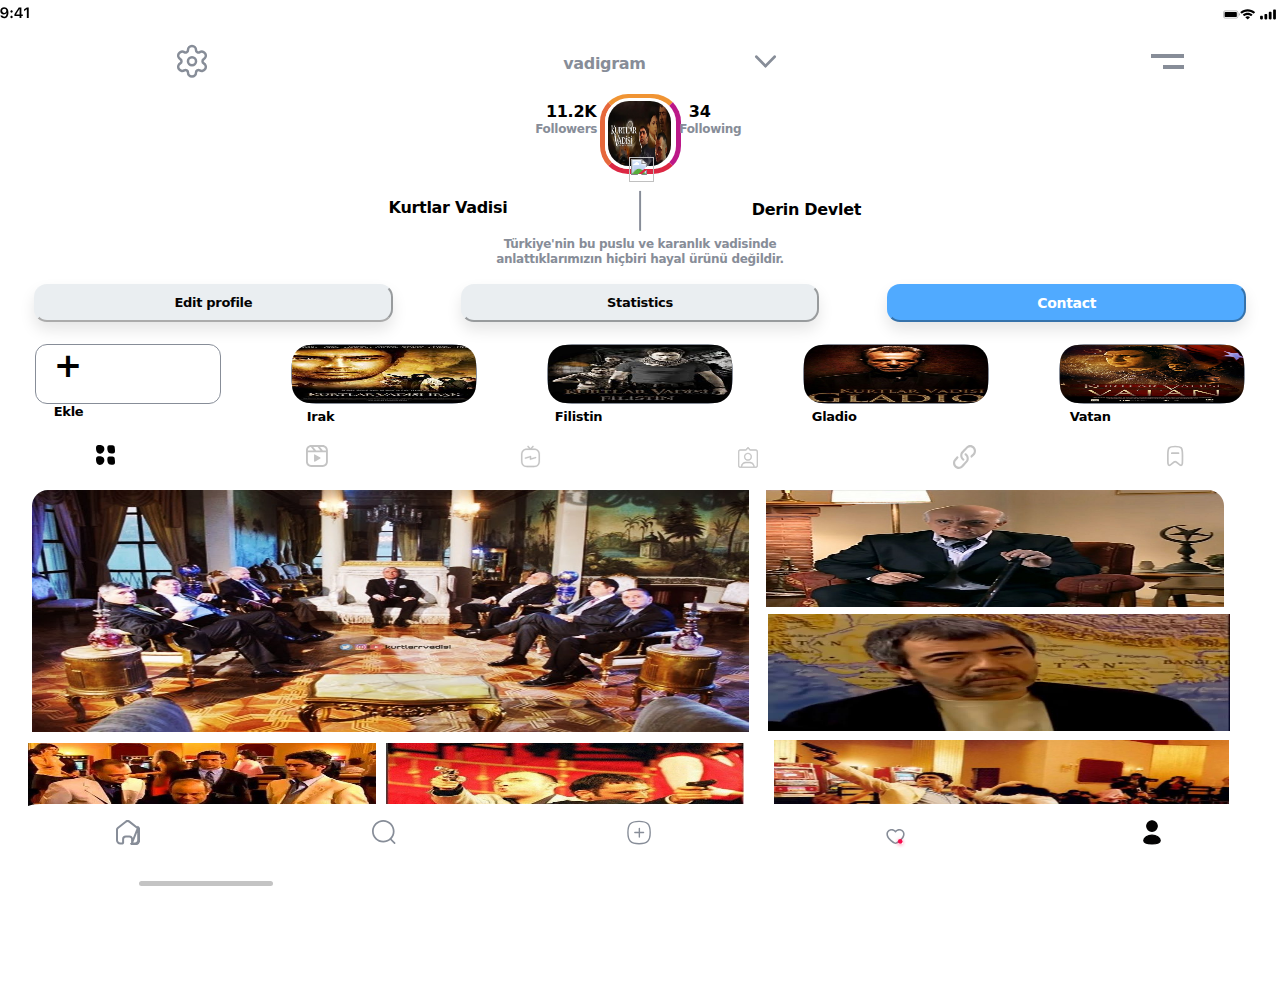
==== commit dfc4c1cc: "third commit" ====
--- a/profile.html
+++ b/profile.html
@@ -4,32 +4,32 @@
     <meta charset="UTF-8">
     <meta http-equiv="X-UA-Compatible" content="IE=edge">
     <meta name="viewport" content="width=device-width, initial-scale=1.0">
-    <link rel="icon" href="insta.jpg">
+    <link rel="icon" href="pic/insta.jpg">
     <link rel="stylesheet" href="style.css">
     <title>Instagram</title>
 </head>
 <body style="background-color: white;">
     <div id="phone">
         <div id="time">
-            <img src="Time.svg" alt="">
+            <img src="pic/Time.svg" alt="">
         </div>
         <div id="icon">
-            <img id="wifi_img" src="Battery.svg" alt="" height="10.67" width="17">
-            <img id="wifi_img" src="Wifi.svg" alt="" height="11" width="15.33">
-            <img id="wifi_img" src="mobilveri.svg" alt="" height="11.33" width="24.33">
+            <img id="wifi_img" src="pic/Battery.svg" alt="" height="10.67" width="17">
+            <img id="wifi_img" src="pic/Wifi.svg" alt="" height="11" width="15.33">
+            <img id="wifi_img" src="pic/mobilveri.svg" alt="" height="11.33" width="24.33">
         </div>
 </div>
 <div id="logo_area">
     <div id="settingsprfl">
-        <img id="stng_img" src="Setting.svg" alt="" height="35" width="30"> 
+        <img id="stng_img" src="index_pic/Setting.svg" alt="" height="35" width="30"> 
     </div>
     <div id="vadigramprfl">
         <span class="profile_user">vadigram</span>
-        <img id="profile_info" src="profile_info.svg" alt="" width="12" height="6">
+        <img id="profile_info" src="profile_pic/profile_info.svg" alt="" width="12" height="6">
     </div>
     <div id="profile_line">
-        <img class="line1" src="Line 3.svg" alt="" >
-        <img class="line2" src="Line 4.svg" alt="" width="17" height="100">
+        <img class="line1" src="profile_pic/Line 3.svg" alt="" >
+        <img class="line2" src="profile_pic/Line 4.svg" alt="" width="17" height="100">
     </div>
 </div>
 <div class="profile_alan">
@@ -38,8 +38,8 @@
         <span class="followers">Followers</span>
     </div>
     <div class="profile_pp">
-        <img class="prf_pp" src="vadi.jpg" alt="">
-        <img class="plus_img" src="plus.svg" alt="">
+        <img class="prf_pp" src="profile_pic/vadi.jpg" alt="">
+        <img class="plus_img" src="profile_pic/plus.svg" alt="">
     </div>
     <div class="takipedilen">
         <span class="following_sayi">34</span>
@@ -49,7 +49,7 @@
 </div>
 <div class="yaziprofil_alan">
         <span class="profile_name">Kurtlar Vadisi</span>
-        <img class="hr" src="hr.svg" alt=""> 
+        <img class="hr" src="profile_pic/hr.svg" alt=""> 
         <span class="profile_job">Derin Devlet</span>
         <span class="profile_vadi">Türkiye'nin bu puslu ve karanlık vadisinde anlattıklarımızın hiçbiri hayal ürünü değildir.</span>
 </div>
@@ -71,19 +71,19 @@
     </div>
 
     <div class="prf_pp0">
-        <img class="img_prf" src="irak.jpeg" alt="" width="49" height="48">
+        <img class="img_prf" src="profile_pic/irak.jpeg" alt="" width="49" height="48">
         <span class="irak">Irak</span>
     </div>
     <div class="prf_pp1">
-        <img class="img_prf" src="filistin.jpeg" alt="">
+        <img class="img_prf" src="profile_pic/filistin.jpeg" alt="">
         <span class="filistin">Filistin</span>
     </div>
     <div class="prf_pp2">
-        <img class="img_prf" src="gladio.jpg" alt="">
+        <img class="img_prf" src="profile_pic/gladio.jpg" alt="">
         <span class="gladio">Gladio</span>
     </div>
     <div class="prf_pp3">
-        <img class="img_prf" src="vatan.jpg" alt="">
+        <img class="img_prf" src="profile_pic/vatan.jpg" alt="">
         <span class="vatan">Vatan</span>
     </div>
 
@@ -91,55 +91,55 @@
 <div id="profile_icons">
     <ul class="iconprf">
         <li>
-            <img src="icon1.svg" alt="" width="19" height="20">
+            <img src="profile_pic/icon1.svg" alt="" width="19" height="20">
         </li>
         <li>
-            <img src="icon2.svg" alt="" width="21.88" height="21.88">
+            <img src="profile_pic/icon2.svg" alt="" width="21.88" height="21.88">
         </li>
-            <img src="icon3.svg" alt="" width="23" height="23">
+            <img src="profile_pic/icon3.svg" alt="" width="23" height="23">
         <li>
-            <img src="icon4.svg" alt="" width="29" height="25">
+            <img src="profile_pic/icon4.svg" alt="" width="29" height="25">
         </li>
-            <img src="icon5.svg" alt="" width="23" height="24">
+            <img src="profile_pic/icon5.svg" alt="" width="23" height="24">
         <li>
-            <img src="icon6.svg" alt="" width="17.2" height="21.88">
+            <img src="profile_pic/icon6.svg" alt="" width="17.2" height="21.88">
         </li>
     </ul>
 </div>
 <div class="profilepost">
-    <img class="konsey" src="konsey.jpeg" alt="">
-    <img class="dogu" src="doguesrefoglu.jpg" alt="">
-    <img class="aslan" src="aslanakbey.jpg" alt="">
-    <img class="kumar" src="kumarhane.jpg" alt="">
-    <img class="cakirmemati" src="photo1.jpg" alt="">
-    <img class="polatkumar" src="polatkumar.jpg" alt="">
+    <img class="konsey" src="profile_pic/konsey.jpeg" alt="">
+    <img class="dogu" src="profile_pic/doguesrefoglu.jpg" alt="">
+    <img class="aslan" src="profile_pic/aslanakbey.jpg" alt="">
+    <img class="kumar" src="profile_pic/kumarhane.jpg" alt="">
+    <img class="cakirmemati" src="profile_pic/photo1.jpg" alt="">
+    <img class="polatkumar" src="profile_pic/polatkumar.jpg" alt="">
 </div>
 
 <div class="footer">
     <ul class="options">
         <li onclick="home()">
-            <img src="Home2.svg" alt="" width="24" height="25">
+            <img src="pic/Home2.svg" alt="" width="24" height="25">
         </li>
         <li onclick="search()">
-            <img src="Search.svg" alt="" width="24" height="25">
+            <img src="pic/Search.svg" alt="" width="24" height="25">
         </li>
         <li>
-            <img src="add.svg" alt="" width="24" height="25">
+            <img src="pic/add.svg" alt="" width="24" height="25">
 
         </li>
         <li>              
-            <img src="Heartplus.svg" alt="" width="25" height="32">
+            <img src="pic/Heartplus.svg" alt="" width="25" height="32">
 
         </li>
         <li onclick="profile()">
-            <img src="Profile1.svg" alt="" width="24" height="25">
+            <img src="pic/Profile1.svg" alt="" width="24" height="25">
 
         </li>
 
         <!-- <a class="homea" href="index.html"><img class="homea" src="Home2.svg" alt="" width="24" height="25"></a> -->
     </ul>
     <div class="line">
-        <img src="HomeIndicator.svg" alt="" width="134" height="5" style="color:black;">
+        <img src="pic/HomeIndicator.svg" alt="" width="134" height="5" style="color:black;">
     </div>
 </div>
 <script src="kv.js"></script>
--- a/style.css
+++ b/style.css
@@ -15,21 +15,13 @@
     height: 25px;
     display: flex;
     align-items: center;
-    /* float: left; */
-    /* padding-left: 21px;
-    padding-top: 14px; */
 }
 
 #icon{
-    /* float: right; */
     width: 55%;
     display: flex;
     align-items: center;
     justify-content: flex-end;
-    /* padding-top: 20.67px;
-    padding-bottom: 17.67px;
-    padding-right: 15px; */
-
 }
 
 #wifi_img{
@@ -99,21 +91,21 @@
 
 #post1{
     width: 120%;
-    margin-left: 20px;
-    margin-right: 20px;
     margin-top: 15px;
 }
 
 #pp{
     border-radius: 50%;
     margin-top: 12px;
-    /* float: left; */
+    margin-left: 20%;
 }
 
 #post1{
     width: 100%;
     height: 70px;
     display: flex;
+    justify-content: center;
+    flex-direction: row;
 }
 
 #post_pp{
@@ -148,7 +140,7 @@
 }
 
 #ucnokta{
-
+    margin-right: 12%;
 }
 
 *.story-container{
@@ -183,6 +175,39 @@
     align-items: center;
     justify-content: space-around;
     padding: 2px;
+}
+
+.indexplus{
+    position: relative;
+    left: 35%;
+    top: 10%;
+}
+
+.story-container ul li .xstory{
+    width: 71px;
+    height: 70px;
+    border: 4px solid;
+    border-top-color: #E5E5E9;
+    border-left-color: #E5E5E9;
+    border-bottom-color: #E5E5E9;
+    border-right-color: #E5E5E9;
+    border-radius: 28px;
+    position: relative;
+}
+
+.story-container ul li.xhas-story .xstory{
+    padding: 2px;
+    background: linear-gradient(45deg, 0%,  25%,  50%,  75%,  100%);
+}
+
+.story-container ul li .xstory img{
+    /* padding: 4px; */
+    background-color: 0;
+    border: 3.5px solid white;
+    position: relative;
+    border-radius: 24px;
+    width: 63px;
+    height: 65px;
 }
 
 
@@ -217,7 +242,7 @@
 .story-container ul li span{
     color: white
     font-weight: 300;
-    font-size: 15px;
+    font-size: 36px;
     max-width: 85px;
     overflow: hidden;
     text-overflow: ellipsis;
@@ -254,37 +279,41 @@
 ::-webkit-scrollbar {
     background-color: transparent;
 }
-/* #post{
-    width: 82%;
-    height: 400;
-
-} */
+#post{
+    display: flex;
+    justify-content: center;
+    /* width: 82%;
+    height: 400; */
+
+}
 
 #tarik{
     margin-top: 3px;
     width: 87%;
-    margin-left: 28px;
     border-radius: 18px;
     outline: none;
 }
 
 #like_area{
-    width: 353px;
+    width: 100%;
     height: 50px;
     margin-top: 8px;
+    display: flex;
+    display: flex;
+    justify-content: space-around;
 }
 
 #likeimg{
     width: 30px;
     height: 40px;
-    float: left;
+
     margin-left: 33px;
 }
 
 #likesayi{
     width: 30px;
     margin-top: 2px;
-    float: left;
+
     width: 35px;
     height: 40px;
     font-family: system-ui, -apple-system, BlinkMacSystemFont, 'Segoe UI', Roboto, Oxygen, Ubuntu, Cantarell, 'Open Sans', 'Helvetica Neue', sans-serif;
@@ -294,42 +323,37 @@
 #commentimg{
     width: 30px;
     height: 40px;
-    float: left;
-    margin-left: 27px;
 }
 #like{
     height: 100%;
-    width: 98px;
-    float: left;
+    width: 25%;
+    display: flex;
 }
 
 #comment{
     height: 100%;
-    width: 98px;
-    float: left;
+    width: 20%;
+    display: flex;
 }
 
 #share{
     height: 100%;
-    width: 40px;
-    float: left;
+    width: 45%;
 }
 
 
 
 #save{
     height: 100%;
-    width: 40px;
-    float: left;
+    width: 25%;
     margin-top: 6px;
-    margin-left: 77px;
 }
 
 #commentsayi{
     width: 30px;
     margin-top: 2px;
-    margin-left: 5px;
-    float: left;
+
+
     width: 35px;
     height: 40px;
     font-family: system-ui, -apple-system, BlinkMacSystemFont, 'Segoe UI', Roboto, Oxygen, Ubuntu, Cantarell, 'Open Sans', 'Helvetica Neue', sans-serif;
@@ -340,16 +364,14 @@
 #shareimg{
     width: 30px;
     height: 40px;
-    float: left;
-    margin-left: 20px;
 }
 
 #saveimg{
     width: 30px;
     height: 40px;
-    float: left;
-    margin-left: 33px;
-    float: right;
+
+
+
     margin-right: 31px;
 }
 
@@ -372,7 +394,7 @@
 
 #personimg{
     box-sizing: border-box;
-    position: absolute;
+    position: relative;
     width: 27px;
     height: 27px;
     background: url(image);
@@ -381,9 +403,9 @@
 }
 
 #personimg2{
-    margin-left: 18px;
+    margin-left: -9px;
     box-sizing: border-box;
-    position: absolute;
+    position: relative;
     width: 27px;
     height: 27px;
     background: url(image);
@@ -392,9 +414,9 @@
 }
 
 #personimg3{
-    margin-left: 37px;
+    margin-left: -9px;
     box-sizing: border-box;
-    position: absolute;
+    position: relative;
     width: 27px;
     height: 27px;
     background: url(image);
@@ -407,46 +429,44 @@
 }
 
 .begen{
-    width: 353px;
+    width: 100%;
     height: 65px;
+    display: flex;
 }
 
 .liked{
-width: 30%;
+width: 15%;
 height: 40px;
-float: left;
 }
 
 .kisi{
     width: 38%;
     height: 40px;
-    float: left;
     padding-top: 8px;
-    padding-left: 0px;
+    padding-left: 12%;
 }
 .begendi{
     font-family: system-ui, -apple-system, BlinkMacSystemFont, 'Segoe UI', Roboto, Oxygen, Ubuntu, Cantarell, 'Open Sans', 'Helvetica Neue', sans-serif;
 }
 .more{
-    width: 19%;
-    height: 40px;
-    float: left;
+    width: 50%;
+    height: 50%;
     margin-top: 6px;
     margin-left: 40px;
 
 }
 .buttonmore{
+    position: relative;
+    top: -5px;
     font-size: 14px;
+    font-weight: 700;
     width: 70%;
-    top: 635px;
-    outline-style: none;
-    outline-color: #e5e8e8;
-    background: #e5e8e8;
+    height: 30px;
+    box-shadow: 0px 8px 15px rgba(0, 0, 0, 0.1);
     border-radius: 16.5px;
     text-align: center;
     border: none;
     cursor: pointer;
-
 
 }
 .yorumlar{
@@ -529,6 +549,8 @@
  /* search.css */
 #search_phone{
     display: flex;
+    flex-wrap: wrap;
+    align-content: flex-start;
     width: 100%;
     height: 96px;
     left: 0px;
@@ -553,35 +575,36 @@
     justify-content: flex-end;
 }
 
-#search_wifi_img{
-    float: right;
-    float: top;
-    margin-top: 0px;
-}
-
-
+
+.butonsrch{
+    position: relative;
+    right: ;
+    top: 8px;
+    width: 80%;
+    height: 45px;
+}
 
 .search_btn{
-    position: absolute;
-    width: 80%;
+    position: relative;
+    width: 100%;
     height: 42px;
     left: 5%;
-    top: 42px;
+    top: ;
     background: #EAEEF1;
     border-radius: 19px;
 }
 
 .scan_img{
-    position: absolute;
-    right: 6%;
-    top: 53px;
+    position: relative;
+    left: 105%;
+    top: -30px;
     bottom: 91.87%;
 }
 .search_img{
-    position: absolute;
-    left: 77.29%;
-    right: 18.6%;
-    top: 53px;
+    position: relative;
+    left: 95%;
+    right: ;
+    top: -33px;
     bottom: 92.03%;
 }
 
@@ -730,120 +753,120 @@
 }
 
 .photo1{
-    position: absolute;
+    position: relative;
     width: 45.146%;
     height: 149px;
     left: 4.8%;
-    top: 182px;
+    top: -150px;
     background: url(image.png);
     border-radius: 19px 0px 0px 19px;
 }
 
 .photo2{
-    position: absolute;
+    position: relative;
     width: 44.420%;
     height: 319px;
-    left: 52%;
-    top: 182px;
+    left: 6.5%;
+    top: 20px;
     background: url(image.png);
     border-radius: 0px 19px 19px 0px;
 }
 
 .photo3{
-    position: absolute;
+    position: relative;
     width: 45.146%;
     height: 158px;
     left: 4.8%;
-    top: 343px;
+    top: -140px;
     background: url(image.png);
     border-radius: 19px 0px 0px 19px;
 }
 
 .photo4{
-    position: absolute;
+    position: relative;
     width: 45.146%;
     height: 149px;
-    left: 4.8%;
-    top: 513px;
+    left: -41%;
+    top: 18px;
     background: url(image.png);
     border-radius: 19px 0px 0px 19px;
 }
 
 .photo5{
-    position: absolute;
+    position: relative;
     width: 44.420%;
     height: 149px;
     left: 52%;
-    top: 513px;
+    top: -145px;
     background: url(image.png);
     border-radius: 19px 0px 0px 19px;
     transform: matrix(-1, 0, 0, 1, 0, 0);
 }
 
 .photo6{
-    position: absolute;
+    position: relative;
     width: 45.146%;
     height: 158px;
-    left: 4.8%;
-    top: 674px;
+    left: -41%;
+    top: 25px;
     background: url(image.png);
     border-radius: 19px 0px 0px 19px;
 }
 
 .photo7{
-    position: absolute;
+    position: relative;
     width: 44.420%;
     height: 158px;
     left: 52%;
-    top: 674px;
+    top: -135px;
     background: url(image.png);
     border-radius: 19px 0px 0px 19px;
     transform: matrix(-1, 0, 0, 1, 0, 0);
 }
 
 .photox{
-    position: absolute;
+    position: relative;
     width: 44.420%;
     height: 158px;
-    left: 52%;
-    top: 845px;
+    left: 7.2%;
+    top: 38px;
     background: url(image.png);
     border-radius: 19px 0px 0px 19px;
     transform: matrix(-1, 0, 0, 1, 0, 0);
 }
 
 .photo9{
-    position: absolute;
+    position: relative;
     width: 44.420%;
     height: 330px;
     left: 4.8%;
-    top: 845px;
+    top: -125px;
     background: url(image.png);
     border-radius: 19px 0px 0px 19px;
 }
 
 .photo10{
-    position: absolute;
+    position: relative ;
     width: 44.420%;
     height: 158px;
-    left: 52%;
-    top: 1016px;
+    left: 7%;
+    top: -125px;
     background: url(image.png);
     border-radius: 19px 0px 0px 19px;
     transform: matrix(-1, 0, 0, 1, 0, 0);
 }
 
-.searcha{
+/* .searcha{
     float: left;
     margin-left: 25px;
     margin-top: 12.5px;
-}
-
-.homea{
+} */
+
+/* .homea{
     float: left;
     margin-left: 20px;
     margin-top: 12.5px;
-}
+} */
 
 .profile_alan{
     width: 100;
@@ -1064,6 +1087,8 @@
     text-align: center;
     letter-spacing: -0.3px;
     color: #040303;
+    box-shadow: 0px 8px 15px rgba(0, 0, 0, 0.1);
+
 }
 
 .statistics{
@@ -1080,6 +1105,8 @@
     text-align: center;
     letter-spacing: -0.3px;
     color: #040303;
+    box-shadow: 0px 8px 15px rgba(0, 0, 0, 0.1);
+
 }
 
 .contact{
@@ -1096,6 +1123,8 @@
     text-align: center;
     letter-spacing: -0.3px;
     color: #FFFFFF;
+    box-shadow: 0px 8px 15px rgba(0, 0, 0, 0.1);
+
 }
 
 .profilstory{
@@ -1270,60 +1299,60 @@
 
 .konsey{
     position: relative;
-    width: 58.253%;
+    width: 56%;
     height: 48.4%;
-    left: 10px;
+    left: 2.5%;
     top: 0px;
     background: url(image.png);
     border-radius: 16px 0px 0px 0px;
 }
 
 .dogu{
-    position: absolute;
-    width: 35.195%;
+    position: relative;
+    width: 35.8%;
     height: 23.4%;
-    left: 62%;
-    top: 0px;
+    left: 3.5%;
+    top: -125px;
     background: url(image.png);
     border-radius: 0px 16px 0px 0px;
 }
 
 .aslan{
-    position: absolute;
-    width: 35.195%;
+    position: relative;
+    width: 36.1%;
     height: 23.4%;
-    left: 62%;
-    top: 25%;
-    background: url(image.png);
-    border-radius: 0px 16px 0px 0px;
+    left: 60%;
+    top: -122px;
+    background: url(image.png);
+    border-radius: 0px 0px 0px 0px;
 }
 .kumar{
-    position: absolute;
-    width: 28.4%;
+    position: relative;
+    width: 27.2%;
     height: 23.4%;
-    left: 1%;
-    top: 252px;
-    background: url(image.png);
-    border-radius: 16px 0px 0px 0px;
+    left: -34.2%;
+    top: 6.5px;
+    background: url(image.png);
+    border-radius: 0px 0px 0px 16px;
 }
 
 .cakirmemati{
-    position: absolute;
-    width: 28.4%;
+    position: relative;
+    width: 28%;
     height: 23.4%;
-    left: 30.7%;
-    top: 252px;
+    left: -33.8%;
+    top: 6.5px;
     background: url(image.png);
 }
 
 .polatkumar{
-    position: absolute;
-    width: 35.195%;
+    position: relative;
+    width: 35.5%;
     height: 23.4%;
-    left: 62%;
-    top: 252px;
-    background: url(image.png);
-    border-radius: 0px 16px 0px 0px;
+    left: 60.5%;
+    top: -117px;
+    background: url(image.png);
+    border-radius: 0px 0px 16px 0px;
 }
 #settingsprfl{
     width: 30%;
